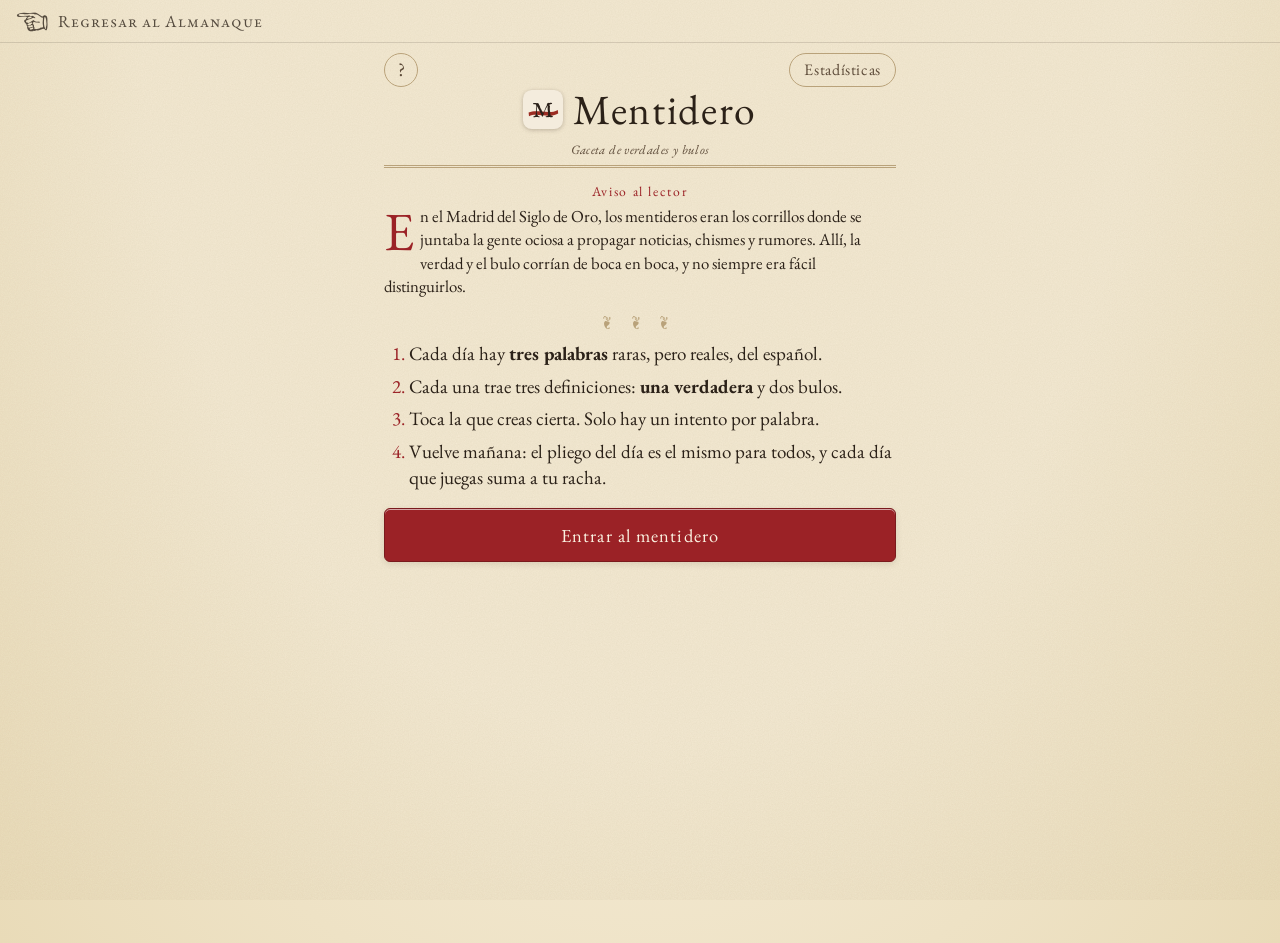
==== index.html @ 885868b7 "Portada de 1,5 s y fundido de 0,5 s, como en Otrora Co-Authored-By: Claude Opus 5.5 <noreply@anthrop" ====
<!doctype html>
<html lang="es">
<head>
  <meta charset="utf-8">
  <meta name="viewport" content="width=device-width, initial-scale=1, viewport-fit=cover">
  <title>Mentidero</title>
  <meta name="description" content="Cada día, tres palabras raras del español y tres definiciones. Solo una es verdad.">
  <!-- Vista previa al compartir el enlace (WhatsApp, X, Bluesky…): el icono del juego. -->
  <meta property="og:type" content="website">
  <meta property="og:site_name" content="Almanaque">
  <meta property="og:title" content="Mentidero">
  <meta property="og:description" content="Cada día, tres palabras raras del español y tres definiciones. Solo una es verdad.">
  <meta property="og:url" content="https://joseleking.github.io/Mentidero/">
  <meta property="og:image" content="https://joseleking.github.io/Mentidero/icons/icon-512.png">
  <meta property="og:image:width" content="512">
  <meta property="og:image:height" content="512">
  <meta property="og:image:alt" content="Icono de Mentidero">
  <meta name="twitter:card" content="summary">
  <meta name="theme-color" content="#f3e9d2">
  <script>
    // Modo claro u oscuro: el que se elija en Almanaque, común a todos los juegos. Sin elegir, claro.
    try {
      if (localStorage.getItem('almanaque:tema') === 'dark') {
        document.documentElement.dataset.theme = 'dark';
        document.querySelector('meta[name="theme-color"]').content = '#1c1712';
      }
    } catch (e) {}
  </script>
  <link rel="icon" href="icons/icon.svg" type="image/svg+xml">
  <link rel="icon" href="icons/favicon-32.png" type="image/png" sizes="32x32">
  <link rel="apple-touch-icon" href="icons/apple-touch-icon.png">
  <meta name="apple-mobile-web-app-title" content="Mentidero">
  <link rel="preconnect" href="https://fonts.googleapis.com">
  <link rel="preconnect" href="https://fonts.gstatic.com" crossorigin>
  <link href="https://fonts.googleapis.com/css2?family=EB+Garamond:ital,wght@0,400;0,500;0,600;1,400&family=IM+Fell+English+SC&display=swap" rel="stylesheet">
  <link rel="stylesheet" href="styles.css?v=7">
</head>
<body>
  <div id="portada" aria-hidden="true"><svg class="portada__logo" aria-hidden="true" xmlns="http://www.w3.org/2000/svg" viewBox="0 0 200 200"><rect x="0" y="0" width="200" height="200" rx="44" fill="#F4ECDD"/><path class="portada__trazo" d="M28 116 C70 96 132 128 174 102 L176 120 C132 148 70 114 30 134 Z" fill="#9B2C22"/><path class="portada__m" d="M51.45 137.37Q51.45 136.49 51.61 136.22Q51.78 135.94 52.27 135.56Q53.15 134.96 54.46 134.3Q55.78 133.64 57.15 132.99Q58.52 132.33 59.78 131.73Q61.04 131.12 61.86 130.63Q63.06 128.49 63.56 126.08Q64.05 123.67 64.05 121.15V119.56Q64.05 119.12 64.05 118.68Q64.05 118.24 64.11 117.81Q64.16 117.7 64.22 117.42Q64.27 117.15 64.33 116.82Q64.38 116.49 64.41 116.19Q64.43 115.89 64.43 115.72L65.09 114.63L65.15 112.6Q65.15 112.33 65.07 111.97Q64.98 111.61 64.43 110.9L65.37 107.89Q65.37 107.45 65.28 107.17Q65.2 106.9 65.09 106.63Q64.98 106.52 64.87 106.19Q64.76 105.86 64.76 105.53V104.49L65.37 100.22L64.76 96.49Q64.76 95.23 65.34 93.97Q65.91 92.71 65.91 91.5L65.64 89.37Q65.64 88.49 65.83 87.5Q66.02 86.52 66.27 85.5Q66.52 84.49 66.74 83.42Q66.96 82.35 66.96 81.31Q66.74 80.98 66.3 80.43Q65.86 79.88 65.64 79.45Q65.64 78.73 65.5 77.64Q65.37 76.54 64.96 75.53Q64.54 74.51 63.86 73.8Q63.17 73.09 62.13 73.09L57.59 73.47H56.43Q55.28 73.31 54.27 73.14Q53.26 72.98 52.46 72.62Q51.67 72.27 51.2 71.61Q50.74 70.95 50.74 69.75Q50.74 68.76 50.84 68.27Q50.95 67.77 51.28 67.55Q51.61 67.34 52.19 67.25Q52.76 67.17 53.69 67.01L55.01 66.46H56.82Q60.54 66.46 63.94 66.92Q67.34 67.39 70.96 67.39Q71.83 67.39 72.46 67.2Q73.09 67.01 73.81 67.01Q76.76 68.16 78.27 70.02Q79.78 71.88 80.55 74.9L80.6 75.56Q80.77 76.65 80.93 77.31Q81.09 77.97 81.45 78.46Q81.81 78.95 82.46 79.42Q83.12 79.88 84.33 80.49L84.22 81.64Q84.22 82.46 84.41 83.25Q84.6 84.05 84.9 84.84Q85.2 85.64 85.48 86.46Q85.75 87.28 85.92 88.27Q85.92 88.43 85.97 88.84Q86.03 89.26 86.11 89.69Q86.19 90.13 86.25 90.52Q86.3 90.9 86.3 91.01Q86.63 91.83 87.26 92.84Q87.89 93.86 88.55 94.9Q89.2 95.94 89.86 96.98Q90.52 98.02 90.96 98.85Q92.38 101.86 93.7 104.93Q95.01 108 96.27 111.12L97.86 113.75Q98.19 114.35 98.36 115.04Q98.52 115.72 98.77 116.27Q99.01 116.82 99.4 117.18Q99.78 117.53 100.55 117.53Q101.37 117.53 101.7 117.37Q102.03 117.2 102.14 116.82Q102.25 116.44 102.3 115.92Q102.36 115.39 102.63 114.63Q102.63 114.52 103.15 114.19Q103.67 113.86 103.78 113.75Q104.82 112.38 105.53 110.82Q106.25 109.26 106.82 107.59Q107.4 105.91 107.89 104.22Q108.38 102.52 108.99 100.87Q108.99 100.82 109.23 100.27Q109.48 99.72 109.78 99.04Q110.08 98.35 110.38 97.69Q110.69 97.04 110.8 96.76Q111.62 94.68 112.14 92.93Q112.66 91.17 113.54 89.31L113.92 88.27Q115.02 86.19 116.25 83.91Q117.48 81.64 118.91 80.21Q118.91 79.34 118.77 78.95Q118.63 78.57 118.63 78.3Q118.63 78.02 118.74 77.45Q118.85 76.87 119.02 76.24Q119.18 75.61 119.29 75.09Q119.4 74.57 119.4 74.4Q119.51 74.19 119.65 73.53Q119.78 72.87 119.78 72.6L120.93 71.39Q120.93 71.23 120.99 70.82Q121.04 70.4 121.07 69.99Q121.1 69.58 121.15 69.25Q121.21 68.92 121.21 68.82Q121.54 68.1 122.33 67.53Q123.13 66.95 124.08 66.6Q125.04 66.24 125.98 66.05Q126.91 65.86 127.56 65.86Q128.66 65.86 129.76 66.46Q130.91 66.84 132.11 66.84L137.04 65.86Q139.02 65.86 140.52 65.94Q142.03 66.02 144.11 66.46Q145.76 66.73 145.76 68.27Q145.76 69.69 144.77 70.49Q143.78 71.28 142.31 71.8Q140.83 72.32 139.13 72.68Q137.43 73.03 135.95 73.5Q134.47 73.97 133.48 74.71Q132.5 75.45 132.5 76.71Q132.5 77.86 132.88 78.93Q133.26 79.99 133.73 81.09Q134.2 82.19 134.58 83.31Q134.96 84.43 134.96 85.58L134.09 90.74V101.7Q134.36 102.13 134.36 102.85L134.58 108.71L135.78 110.79V114.3Q135.78 114.41 135.81 114.82Q135.84 115.23 135.89 115.72Q135.95 116.22 136 116.66Q136.06 117.09 136.06 117.26Q136.17 118.13 136.33 119.81Q136.5 121.48 136.74 123.34Q136.99 125.2 137.35 126.9Q137.7 128.6 138.25 129.48Q138.85 130.52 139.89 131.04Q140.94 131.56 142.17 131.89Q143.4 132.22 144.66 132.44Q145.92 132.66 146.94 133.07Q147.95 133.48 148.61 134.19Q149.26 134.9 149.26 136.22Q149.26 137.31 148.72 137.92Q148.17 138.52 147.35 138.85Q146.52 139.18 145.59 139.26Q144.66 139.34 143.95 139.34H141.1Q139.95 139.34 138.66 139.29Q137.37 139.23 136.22 139.12Q135.07 139.01 134.2 138.88Q133.32 138.74 132.93 138.52Q132.77 138.41 131.84 138.41H130.8L124.88 139.34L119.78 138.79Q119.56 138.79 119.15 139.01Q118.74 139.23 118.63 139.34Q117.65 139.34 116.66 139.18Q115.67 139.01 114.88 138.63Q114.08 138.25 113.56 137.62Q113.04 136.99 113.04 136.05Q113.04 134.85 114.63 134.41Q115.29 134.36 115.89 134.3Q116.49 134.25 117.21 134.25Q119.23 134.25 121.07 133.89Q122.91 133.53 124.11 131.94Q124.17 131.67 124.28 131.45Q124.33 131.29 124.39 131.12Q124.44 130.96 124.44 130.9Q124.44 130.79 124.52 130.63Q124.61 130.46 124.71 130.25L125.1 128.93Q125.43 127.67 125.54 126.41Q125.65 125.15 125.65 123.89Q125.65 122.3 125.51 120.79Q125.37 119.29 125.1 117.64L124.99 117.15Q124.88 116.82 124.88 116.3Q124.88 115.78 124.88 115.18Q124.88 114.35 124.88 113.39Q124.88 112.44 124.8 111.59Q124.71 110.74 124.55 110.05Q124.39 109.37 124.11 109.04Q124.22 108.76 124.22 108.63Q124.22 108.49 124.22 108.27V107.39L123.02 98.41L123.29 91.78Q123.29 91.28 123.24 90.49Q123.18 89.69 123.15 88.9Q123.13 88.1 123.07 87.53Q123.02 86.95 123.02 86.95Q123.02 86.46 122.99 85.53Q122.96 84.6 122.8 83.67Q122.63 82.73 122.25 82.02Q121.87 81.31 121.21 81.31Q120.99 81.31 120.8 81.42Q120.6 81.53 120.6 81.64L119.78 85.42Q119.02 85.75 118.88 86.52Q118.74 87.28 118.74 88.16Q118.74 88.6 118.74 89.01Q118.74 89.42 118.63 89.75Q117.76 91.34 116.63 92.63Q115.51 93.91 114.63 95.34Q114.36 95.61 114.14 96.3Q113.92 96.98 113.7 97.78Q113.48 98.57 113.32 99.26Q113.15 99.94 113.04 100.27Q112.33 102.19 111.4 104.11Q110.47 106.02 109.37 107.89L108.99 108.71Q108.88 108.82 108.82 109.56Q108.77 110.3 108.66 110.52Q108.49 110.63 108.19 110.9Q107.89 111.18 107.56 111.5Q107.23 111.83 106.96 112.13Q106.69 112.44 106.52 112.55L105.75 116.49Q105.59 117.26 105.21 117.92Q104.82 118.57 104.41 119.2Q104 119.83 103.62 120.46Q103.23 121.09 103.01 121.81Q103.01 121.92 102.96 122.35Q102.9 122.79 102.82 123.34Q102.74 123.89 102.69 124.38Q102.63 124.88 102.63 125.04Q102.63 125.2 102.44 126.11Q102.25 127.01 101.97 128.05Q101.7 129.09 101.45 129.94Q101.21 130.79 101.1 130.9L99.78 132.44Q99.67 132.6 99.67 133.48Q99.67 133.92 99.62 134.49Q99.56 135.07 99.34 135.56Q99.12 136.05 98.77 136.38Q98.41 136.71 97.86 136.71Q97.37 136.71 96.85 136.33Q96.33 135.94 95.81 135.34Q95.29 134.74 94.82 134.08Q94.36 133.42 93.97 132.82Q93.97 132.71 93.75 132.41Q93.53 132.11 93.53 131.94Q92.49 130.19 92.16 128.22Q91.83 126.25 91.23 124.16Q91.12 123.67 90.55 122.57Q89.97 121.48 89.26 120.24Q88.55 119.01 87.89 117.86Q87.23 116.71 86.9 116.05Q85.64 113.59 84.33 111.12Q83.01 108.65 81.75 106.19L80.55 102.35Q78.96 98.79 77.2 95.69Q75.45 92.6 73.7 89.31Q73.59 89.09 73.31 88.71Q73.04 88.32 72.93 88.27L71.72 86.95Q71.56 86.63 71.53 86.24Q71.5 85.86 71.45 85.53Q71.39 85.2 71.18 84.98Q70.96 84.76 70.41 84.76Q70.13 84.76 70.05 84.82Q69.97 84.87 69.81 85.15L69.15 91.5V94.13Q69.15 96 69.15 97.78Q69.15 99.56 69.26 101.42Q69.42 104.98 69.42 108.71Q69.48 108.87 69.59 109.2Q69.7 109.48 69.81 109.94Q69.91 110.41 70.08 111.12L69.64 112.22Q69.64 113.15 69.39 113.83Q69.15 114.52 69.15 115.94V116.87L70.19 118.9Q70.3 119.12 70.3 119.4Q70.3 119.67 70.3 120V121.81Q70.3 123.23 70.41 124.6Q70.52 125.97 71.23 126.85L75.5 131.67Q75.5 132.77 76.05 133.31Q76.6 133.86 77.42 134.19Q78.24 134.52 79.2 134.68Q80.16 134.85 80.98 135.15Q81.81 135.45 82.35 136Q82.9 136.55 82.9 137.53Q82.9 137.7 82.88 138Q82.85 138.3 82.77 138.6Q82.68 138.9 82.52 139.12Q82.35 139.34 82.14 139.34H76.93L75.5 138.79H74.19Q72.98 138.79 71.92 138.66Q70.85 138.52 69.78 138.36Q68.71 138.19 67.59 138.05Q66.46 137.92 65.15 137.92Q64.6 137.92 64.05 138.38Q63.5 138.85 62.9 139.07Q61.48 139.18 60 139.45Q58.52 139.73 57.04 139.73Q56.6 139.73 56 139.86Q55.39 140 54.57 140Q54.19 140 53.72 139.95Q53.26 139.89 52.82 139.56Q51.45 139.01 51.45 137.37Z" fill="#2B211A"/></svg><p class="portada__nombre">Mentidero</p></div>
  <div class="sheet">
    <header class="masthead">
      <button class="icon-btn" id="btn-help" type="button" aria-label="Cómo se juega">?</button>
      <div class="masthead__title">
        <h1><img class="masthead__logo" src="icons/icon.svg" width="36" height="36" alt="">Mentidero</h1>
        <p class="masthead__sub" id="masthead-sub">Gaceta de verdades y bulos</p>
      </div>
      <button class="text-btn" id="btn-stats" type="button">Estadísticas</button>
    </header>

    <main id="app" aria-live="polite">
      <p class="loading">Componiendo el pliego…</p>
    </main>
  </div>

  <dialog class="modal" id="modal" aria-labelledby="modal-title">
    <div class="modal__body" id="modal-body"></div>
    <button class="btn btn--ghost modal__close" id="modal-close" type="button">Cerrar</button>
  </dialog>

  <div class="toast" id="toast" role="status" aria-live="polite"></div>

  <script src="volver-almanaque.js?v=5" defer></script>
  <script src="app.js?v=9"></script>
</body>
</html>
---- styles.css ----
/* ==========================================================================
   Mentidero — papel antiguo, tinta y lacre
   ========================================================================== */

:root {
  --paper: #f3e9d2;
  --paper-deep: #e9dbb8;
  --card: #f8f0dc;
  --ink: #2b2118;
  --ink-soft: #5e4c3a;
  --ink-faint: #8a7660;
  --rule: #b9a27a;
  --lacre: #9b2226;
  --lacre-deep: #7a1a1d;
  --lacre-tint: rgba(155, 34, 38, 0.09);
  --on-lacre: #fbf3e2;
  --shadow: 0 1px 0 rgba(255, 255, 255, 0.6) inset, 0 2px 6px rgba(60, 40, 20, 0.12);
  --grain-opacity: 0.18;

  --font-body: "EB Garamond", Garamond, "Times New Roman", serif;
  --font-display: "IM Fell English SC", "EB Garamond", Georgia, serif;

  --radius: 6px;
  --gutter: 16px;

  color-scheme: light;
}

:root[data-theme="dark"] {
  --paper: #1c1712;
  --paper-deep: #15110d;
  --card: #262019;
  --ink: #ece1c9;
  --ink-soft: #c2b196;
  --ink-faint: #8f7f68;
  --rule: #5b4a35;
  --lacre: #d65a5f;
  --lacre-deep: #b8434a;
  --lacre-tint: rgba(214, 90, 95, 0.14);
  --on-lacre: #1c1712;
  --shadow: 0 2px 8px rgba(0, 0, 0, 0.45);
  --grain-opacity: 0.07;
  color-scheme: dark;
}

*,
*::before,
*::after { box-sizing: border-box; }

html { -webkit-text-size-adjust: 100%; }

body {
  margin: 0;
  min-height: 100vh;
  min-height: 100dvh;
  background-color: var(--paper);
  background-image:
    radial-gradient(ellipse at 50% 0%, transparent 55%, var(--paper-deep) 100%);
  color: var(--ink);
  font-family: var(--font-body);
  font-size: 19px;
  line-height: 1.4;
  -webkit-tap-highlight-color: transparent;
}

/* Grano de papel (SVG de ruido en línea) */
body::before {
  content: "";
  position: fixed;
  inset: 0;
  pointer-events: none;
  opacity: var(--grain-opacity);
  background-image: url("data:image/svg+xml,%3Csvg xmlns='http://www.w3.org/2000/svg' width='180' height='180'%3E%3Cfilter id='n'%3E%3CfeTurbulence type='fractalNoise' baseFrequency='0.85' numOctaves='3' stitchTiles='stitch'/%3E%3CfeColorMatrix values='0 0 0 0 0.35 0 0 0 0 0.25 0 0 0 0 0.12 0 0 0 0.55 0'/%3E%3C/filter%3E%3Crect width='100%25' height='100%25' filter='url(%23n)'/%3E%3C/svg%3E");
  z-index: 0;
}

.sheet {
  position: relative;
  z-index: 1;
  max-width: 34rem;
  margin: 0 auto;
  min-height: 100vh;
  min-height: 100dvh;
  padding: calc(env(safe-area-inset-top) + 10px) var(--gutter) calc(env(safe-area-inset-bottom) + 16px);
  display: flex;
  flex-direction: column;
}

/* ---------- Cabecera tipo gaceta ---------- */

.masthead {
  display: grid;
  grid-template-columns: auto 1fr auto;
  grid-template-areas:
    "help . stats"
    "title title title";
  align-items: center;
  padding-bottom: 6px;
  border-bottom: 3px double var(--rule);
}

.masthead__title { grid-area: title; text-align: center; margin-top: 2px; }
#btn-help { grid-area: help; }
#btn-stats { grid-area: stats; }

.masthead h1 {
  margin: 0;
  font-family: var(--font-display);
  font-weight: 400;
  font-size: clamp(2rem, 9vw, 2.6rem);
  letter-spacing: 0.04em;
  line-height: 1;
  display: inline-flex;
  align-items: center;
  gap: 0.25em;
}

.masthead__logo {
  width: 0.95em;
  height: 0.95em;
  filter: drop-shadow(0 1px 2px rgba(40, 25, 10, 0.25));
}

.masthead__sub {
  margin: 4px 0 0;
  font-size: 0.8rem;
  font-style: italic;
  color: var(--ink-soft);
  letter-spacing: 0.03em;
}

.icon-btn {
  width: 34px;
  height: 34px;
  border-radius: 50%;
  border: 1px solid var(--rule);
  background: transparent;
  color: var(--ink-soft);
  font-family: var(--font-display);
  font-size: 1.2rem;
  cursor: pointer;
  display: grid;
  place-items: center;
}
.icon-btn:hover { color: var(--lacre); border-color: var(--lacre); }

.text-btn {
  height: 34px;
  padding: 0 14px;
  border-radius: 999px;
  border: 1px solid var(--rule);
  background: transparent;
  color: var(--ink-soft);
  font-family: var(--font-display);
  font-size: 1rem;
  letter-spacing: 0.04em;
  cursor: pointer;
}
.text-btn:hover { color: var(--lacre); border-color: var(--lacre); }

main {
  flex: 1;
  display: flex;
  flex-direction: column;
  padding-top: 14px;
}

.loading,
.screen--center {
  margin: auto 0;
  text-align: center;
}

.loading { font-style: italic; color: var(--ink-soft); }

/* ---------- Tipografía común ---------- */

.kicker {
  font-family: var(--font-display);
  font-size: 0.85rem;
  letter-spacing: 0.12em;
  color: var(--lacre);
  margin: 0 0 4px;
  text-align: center;
}

.lead { font-size: 1.05rem; margin: 0 0 12px; }

.lead::first-letter {
  font-family: var(--font-display);
  float: left;
  font-size: 3.2em;
  line-height: 0.82;
  padding: 4px 6px 0 0;
  color: var(--lacre);
}

.fleuron {
  text-align: center;
  color: var(--rule);
  letter-spacing: 0.6em;
  margin: 10px 0;
  font-size: 0.9rem;
}

.steps {
  margin: 0 0 16px;
  padding-left: 1.3em;
}
.steps li { margin-bottom: 6px; }
.steps li::marker { color: var(--lacre); font-family: var(--font-display); }

/* ---------- Botones ---------- */

.btn {
  display: block;
  width: 100%;
  min-height: 54px;
  padding: 12px 18px;
  border-radius: var(--radius);
  border: 1px solid var(--lacre-deep);
  background: var(--lacre);
  color: var(--on-lacre);
  font-family: var(--font-display);
  font-size: 1.15rem;
  letter-spacing: 0.06em;
  cursor: pointer;
  box-shadow: var(--shadow);
  transition: transform 0.1s ease, background-color 0.2s ease;
}
.btn:hover { background: var(--lacre-deep); }
.btn:active { transform: translateY(1px); }
.btn--ghost {
  background: transparent;
  color: var(--ink);
  border-color: var(--rule);
  box-shadow: none;
}
.btn--ghost:hover { background: var(--lacre-tint); }
.btn--enlace {
  display: flex;
  align-items: center;
  justify-content: center;
  text-decoration: none;
}

.btn:focus-visible,
.icon-btn:focus-visible,
.text-btn:focus-visible,
.option:focus-visible {
  outline: 2px solid var(--lacre);
  outline-offset: 2px;
}

/* ---------- Pantalla de juego ---------- */

.progress {
  display: flex;
  justify-content: center;
  gap: 10px;
  margin-bottom: 10px;
}
.progress span {
  width: 11px;
  height: 11px;
  border-radius: 50%;
  border: 1px solid var(--rule);
}
.progress .is-current { border-color: var(--lacre); background: var(--lacre-tint); }
.progress .is-right { background: var(--lacre); border-color: var(--lacre); }
.progress .is-wrong { background: var(--ink-faint); border-color: var(--ink-faint); }

.word {
  text-align: center;
  margin: 4px 0 2px;
}
.word h2 {
  margin: 0;
  font-family: var(--font-display);
  font-weight: 400;
  font-size: clamp(2.1rem, 11vw, 3rem);
  line-height: 1.05;
  overflow-wrap: anywhere;
}
.word__cat {
  margin: 2px 0 0;
  font-style: italic;
  font-size: 0.88rem;
  color: var(--ink-faint);
}

.prompt {
  text-align: center;
  margin: 10px 0 12px;
  color: var(--ink-soft);
  font-size: 1rem;
}

.options {
  display: flex;
  flex-direction: column;
  gap: 10px;
  margin: 0;
  padding: 0;
  list-style: none;
}

.option {
  position: relative;
  display: flex;
  gap: 12px;
  align-items: baseline;
  width: 100%;
  min-height: 64px;
  padding: 12px 14px;
  text-align: left;
  font: inherit;
  font-size: 1.02rem;
  line-height: 1.3;
  color: var(--ink);
  background: var(--card);
  border: 1px solid var(--rule);
  border-radius: var(--radius);
  box-shadow: var(--shadow);
  cursor: pointer;
  transition: border-color 0.25s ease, background-color 0.35s ease, color 0.35s ease, opacity 0.35s ease, transform 0.1s ease;
}
.option:hover:not(:disabled) { border-color: var(--lacre); }
.option:active:not(:disabled) { transform: translateY(1px); }
.option:disabled { cursor: default; }

.option__letter {
  flex: none;
  font-family: var(--font-display);
  color: var(--lacre);
  font-size: 1.1rem;
}

.option__text { flex: 1; }

/* La falsa se tacha con un trazo de tinta que sigue cada línea */
.option__ink {
  background-image: linear-gradient(var(--ink), var(--ink));
  background-repeat: no-repeat;
  background-position: 0 58%;
  background-size: 0% 1.6px;
  -webkit-box-decoration-break: clone;
  box-decoration-break: clone;
}

.option.is-false { color: var(--ink-faint); opacity: 0.8; }
.option.is-false .option__ink {
  animation: strike 0.5s cubic-bezier(.6, .1, .3, 1) forwards;
  animation-delay: var(--delay, 0s);
}
.option.is-false.is-chosen {
  border-color: var(--ink-soft);
  border-style: dashed;
  opacity: 1;
}

/* La verdadera se destaca con lacre */
.option.is-true {
  border-color: var(--lacre);
  background: var(--lacre-tint);
  animation: reveal 0.6s ease 0.35s both;
}
.option.is-true::after {
  content: "Verdad";
  position: absolute;
  top: -11px;
  right: 10px;
  padding: 1px 10px;
  border-radius: 999px;
  background: var(--lacre);
  color: var(--on-lacre);
  font-family: var(--font-display);
  font-size: 0.78rem;
  letter-spacing: 0.08em;
  animation: seal 0.45s cubic-bezier(.2, 1.6, .4, 1) 0.55s both;
}

@keyframes strike { to { background-size: 100% 1.6px; } }
@keyframes reveal {
  0% { box-shadow: 0 0 0 0 var(--lacre-tint); }
  50% { box-shadow: 0 0 0 7px var(--lacre-tint); }
  100% { box-shadow: var(--shadow); }
}
@keyframes seal {
  from { transform: scale(0) rotate(-20deg); opacity: 0; }
  to { transform: scale(1) rotate(-3deg); opacity: 1; }
}

/* ---------- Revelación ---------- */

.verdict {
  margin: 16px 0 6px;
  text-align: center;
  font-family: var(--font-display);
  font-size: 1.3rem;
  animation: fade-up 0.4s ease 0.5s both;
}
.verdict--right { color: var(--lacre); }

.curio {
  margin: 0 0 14px;
  padding: 10px 14px;
  border-left: 3px solid var(--lacre);
  background: var(--lacre-tint);
  font-size: 0.98rem;
  animation: fade-up 0.4s ease 0.65s both;
}
.curio strong {
  font-family: var(--font-display);
  font-weight: 400;
  color: var(--lacre);
  letter-spacing: 0.05em;
}

.reveal-actions { animation: fade-up 0.4s ease 0.8s both; }

@keyframes fade-up {
  from { opacity: 0; transform: translateY(6px); }
  to { opacity: 1; transform: none; }
}

/* ---------- Resumen ---------- */

.score {
  text-align: center;
  margin: 6px 0 8px;
}
.score__big {
  font-family: var(--font-display);
  font-size: 3.4rem;
  line-height: 1;
  color: var(--lacre);
}
.score__emoji {
  font-size: 1.8rem;
  letter-spacing: 0.2em;
  margin: 6px 0 0;
}
.score__phrase {
  margin: 6px 0 0;
  font-style: italic;
  color: var(--ink-soft);
}

.recap {
  list-style: none;
  margin: 10px 0 14px;
  padding: 0;
  border-top: 1px solid var(--rule);
}
.recap li {
  padding: 7px 0;
  border-bottom: 1px solid var(--rule);
  font-size: 0.95rem;
  line-height: 1.3;
}
.recap b {
  font-family: var(--font-display);
  font-weight: 400;
  font-size: 1.05rem;
}
.recap .mark { color: var(--lacre); }
.recap .mark--wrong { color: var(--ink-faint); }

.stats {
  display: grid;
  grid-template-columns: repeat(4, 1fr);
  gap: 6px;
  margin: 0 0 14px;
  text-align: center;
}
.stats div {
  padding: 6px 2px;
  border: 1px solid var(--rule);
  border-radius: var(--radius);
}
.stats b {
  display: block;
  font-family: var(--font-display);
  font-weight: 400;
  font-size: 1.6rem;
  line-height: 1.1;
}
.stats span {
  display: block;
  font-size: 0.72rem;
  color: var(--ink-soft);
  line-height: 1.15;
}

.countdown {
  text-align: center;
  margin: 14px 0 0;
  color: var(--ink-soft);
  font-size: 0.95rem;
}
.countdown time {
  display: block;
  font-family: var(--font-display);
  font-size: 1.7rem;
  color: var(--ink);
  font-variant-numeric: tabular-nums;
  letter-spacing: 0.06em;
}

.stack { display: grid; gap: 10px; }

.colophon {
  margin-top: auto;
  padding-top: 16px;
  text-align: center;
  font-size: 0.78rem;
  color: var(--ink-faint);
  font-style: italic;
}

/* ---------- Modal ---------- */

.modal {
  width: min(32rem, calc(100vw - 2 * var(--gutter)));
  max-height: calc(100dvh - 40px);
  padding: 20px 18px 16px;
  border: 1px solid var(--rule);
  border-radius: var(--radius);
  background: var(--paper);
  color: var(--ink);
  box-shadow: 0 12px 40px rgba(0, 0, 0, 0.35);
}
.modal::backdrop { background: rgba(25, 18, 10, 0.55); }
.modal h2 {
  margin: 0 0 10px;
  text-align: center;
  font-family: var(--font-display);
  font-weight: 400;
  font-size: 1.6rem;
}
.modal__close { margin-top: 8px; min-height: 46px; }
.modal .fleuron { margin: 6px 0; }

/* ---------- Aviso flotante ---------- */

.toast {
  position: fixed;
  left: 50%;
  bottom: calc(env(safe-area-inset-bottom) + 24px);
  transform: translate(-50%, 20px);
  padding: 10px 18px;
  border-radius: 999px;
  background: var(--ink);
  color: var(--paper);
  font-size: 0.95rem;
  opacity: 0;
  pointer-events: none;
  transition: opacity 0.25s ease, transform 0.25s ease;
  z-index: 10;
  max-width: calc(100vw - 2 * var(--gutter));
  text-align: center;
}
.toast.is-visible { opacity: 1; transform: translate(-50%, 0); }

/* ---------- Portada: el logo se ve un instante al abrir ---------- */

#portada {
  position: fixed;
  inset: 0;
  z-index: 20;
  display: grid;
  place-items: center;
  align-content: center;
  gap: 1rem;
  background: var(--paper);
  transition: opacity 0.5s ease, visibility 0.5s ease;
}
#portada.oculta { opacity: 0; visibility: hidden; }

.portada__logo {
  width: 8rem;
  height: 8rem;
  filter: drop-shadow(0 3px 8px rgba(40, 25, 10, 0.22));
  animation: asomar 0.4s ease-out both;
}

/* La pincelada de lacre se pinta de izquierda a derecha y luego se posa la «M». */
.portada__trazo {
  clip-path: inset(0 100% 0 0);
  animation: pincelada 0.55s cubic-bezier(.6, .1, .3, 1) 0.2s forwards;
}

.portada__m {
  transform-box: fill-box;
  transform-origin: center;
  animation: asomar 0.4s ease-out 0.6s both;
}

@keyframes pincelada { to { clip-path: inset(0 0 0 0); } }

.portada__nombre {
  margin: 0;
  font-family: var(--font-display);
  font-size: 2.6rem;
  letter-spacing: 0.04em;
  line-height: 1;
  color: var(--ink);
  animation: asomar 0.5s ease-out 0.8s both;
}

@keyframes asomar {
  from { opacity: 0; transform: scale(0.9); }
}

/* ---------- Pantallas cortas ---------- */

@media (max-height: 640px) {
  body { font-size: 17px; }
  .option { min-height: 56px; padding: 9px 12px; }
  .word h2 { font-size: 2rem; }
}

@media (prefers-reduced-motion: reduce) {
  *,
  *::before,
  *::after {
    animation-duration: 0.01ms !important;
    animation-delay: 0s !important;
    transition-duration: 0.01ms !important;
  }
}
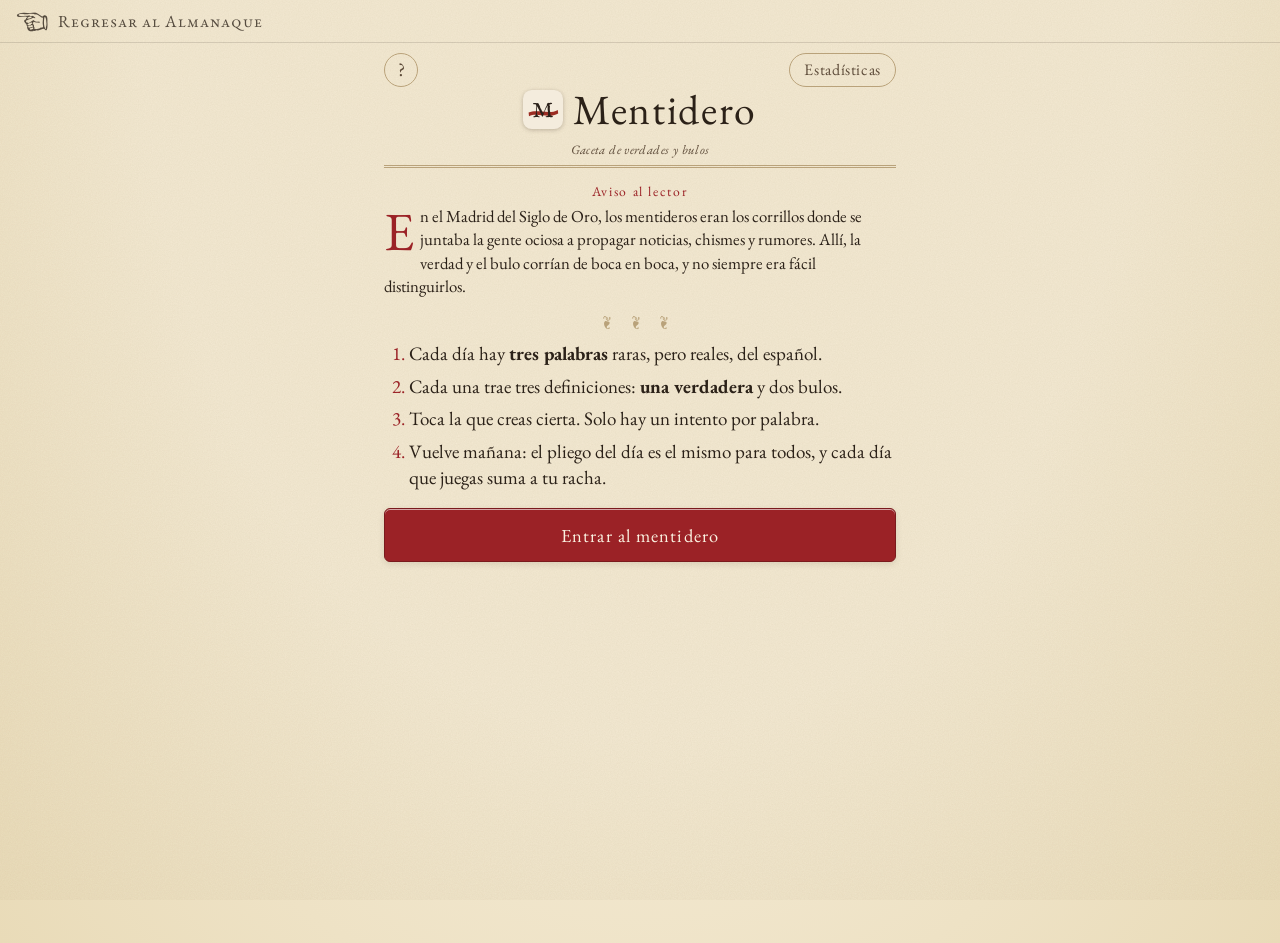
==== commit eaa9580f: "La portada se queda al menos 1,4 s desde que se pinta, para que el logo acabe de animarse en la prim" ====
--- a/index.html
+++ b/index.html
@@ -60,6 +60,6 @@
   <div class="toast" id="toast" role="status" aria-live="polite"></div>
 
   <script src="volver-almanaque.js?v=5" defer></script>
-  <script src="app.js?v=9"></script>
+  <script src="app.js?v=10"></script>
 </body>
 </html>
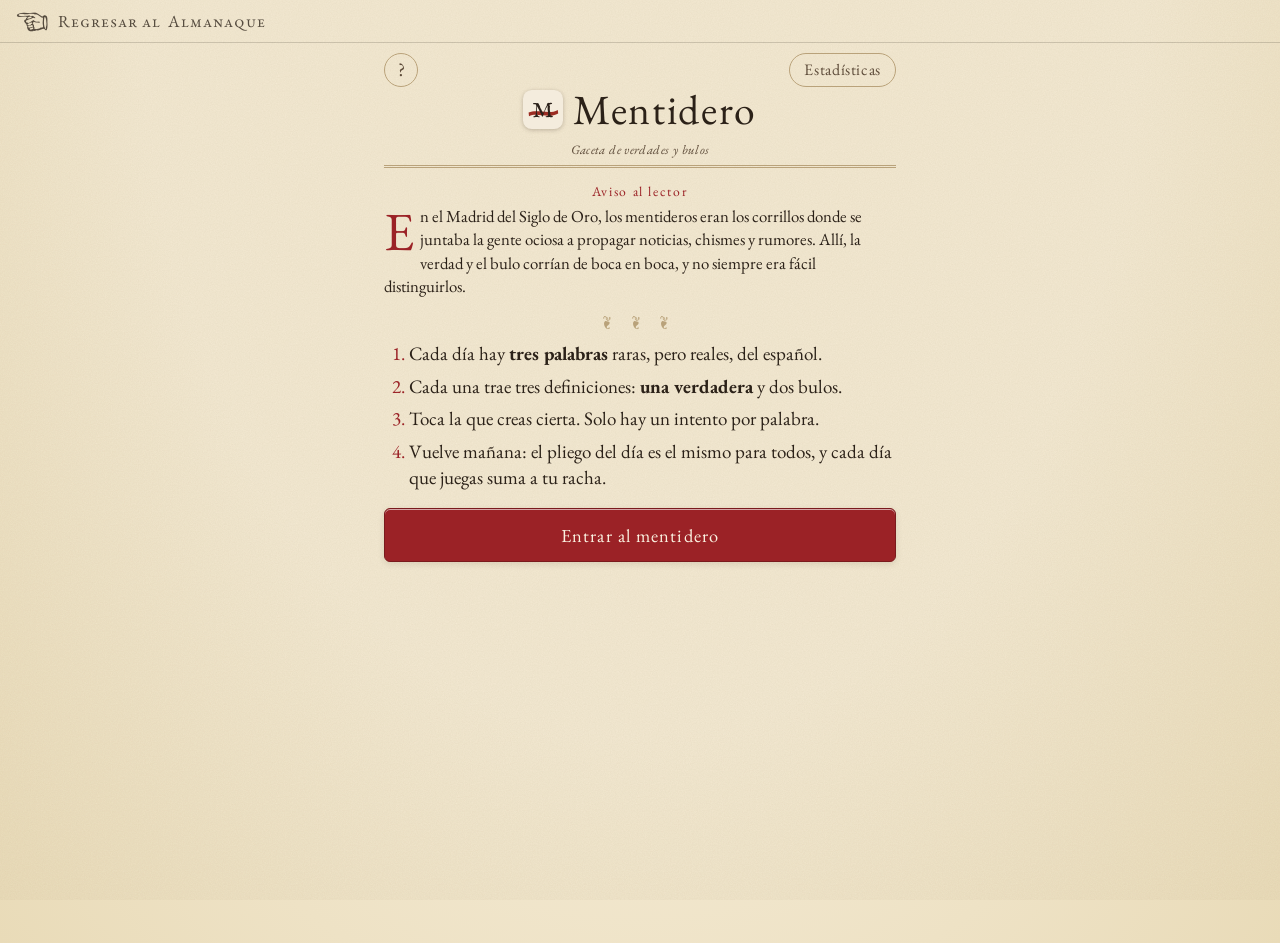
==== commit abb9da6a: "Franja con «Siguiente: … ☞» y botón «Siguiente juego» al terminar (volver-almanaque.js nuevo) Co-Aut" ====
--- a/index.html
+++ b/index.html
@@ -59,7 +59,7 @@
 
   <div class="toast" id="toast" role="status" aria-live="polite"></div>
 
-  <script src="volver-almanaque.js?v=5" defer></script>
+  <script src="volver-almanaque.js?v=6" defer></script>
   <script src="app.js?v=10"></script>
 </body>
 </html>
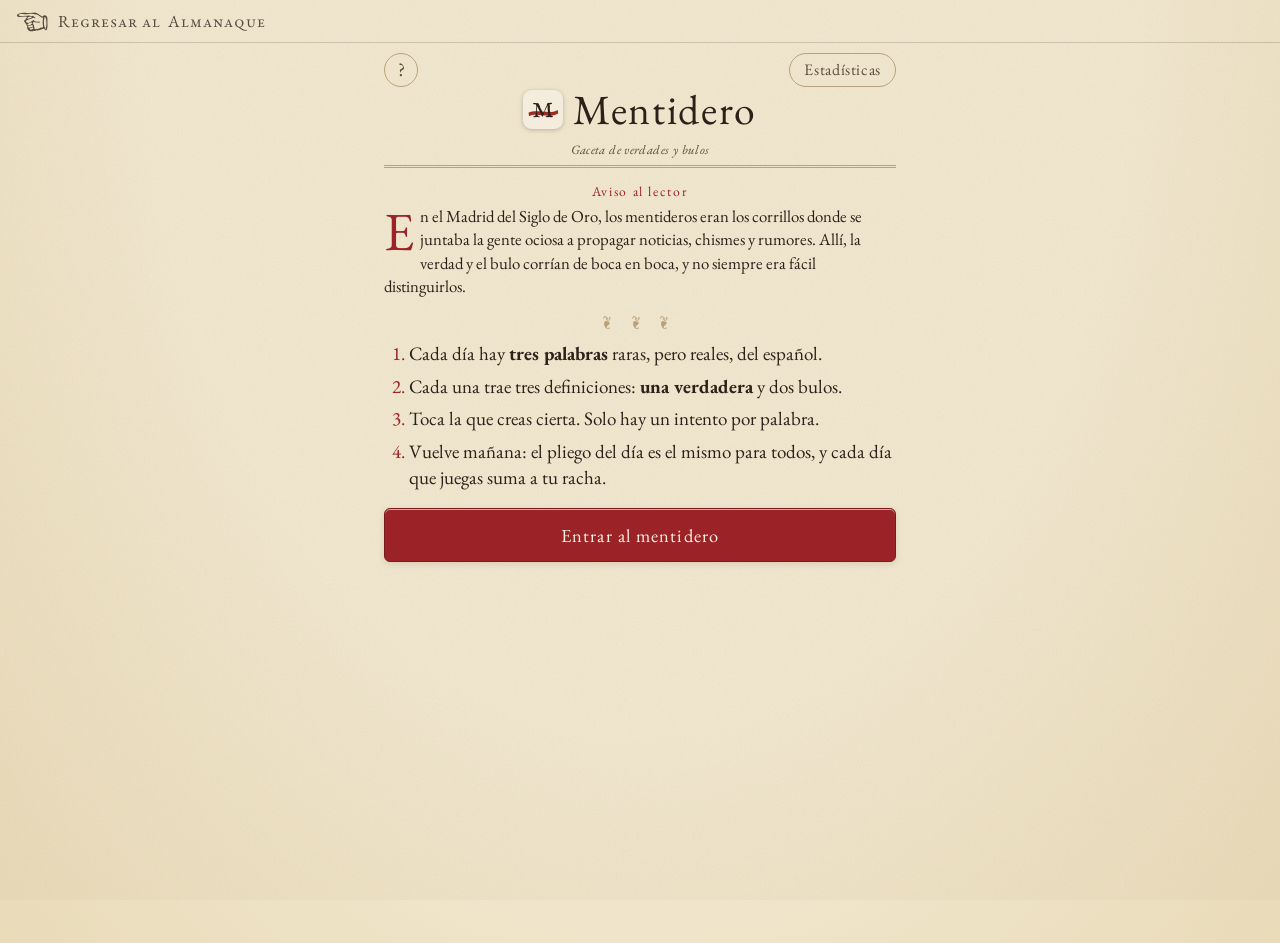
==== commit 2b8907c2: "La franja muestra solo el nombre del siguiente juego, sin «Siguiente:» (volver-almanaque.js nuevo) C" ====
--- a/index.html
+++ b/index.html
@@ -59,7 +59,7 @@
 
   <div class="toast" id="toast" role="status" aria-live="polite"></div>
 
-  <script src="volver-almanaque.js?v=6" defer></script>
+  <script src="volver-almanaque.js?v=8" defer></script>
   <script src="app.js?v=10"></script>
 </body>
 </html>
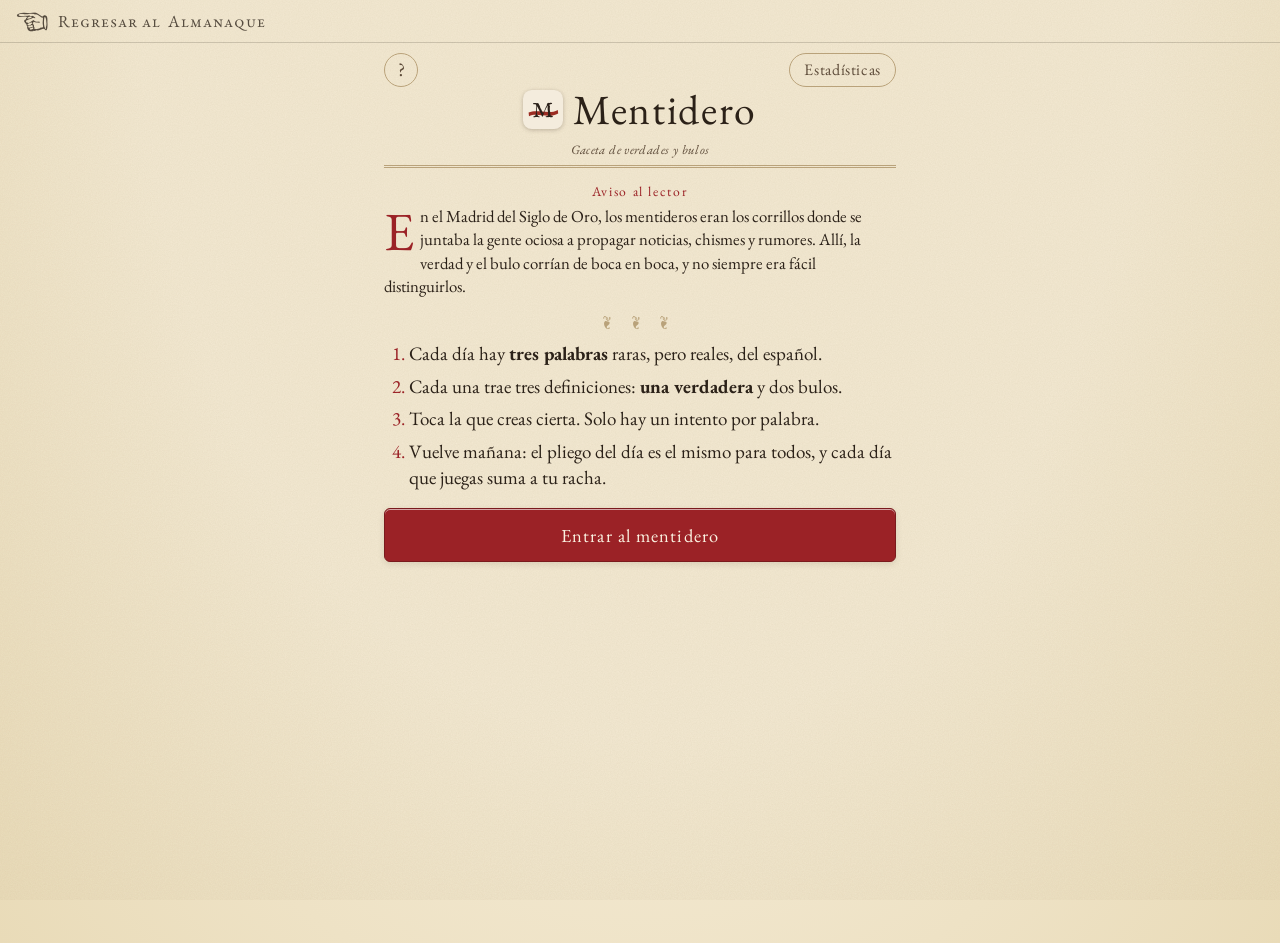
==== commit 54acf044: "Almanaque completo: con todas las hojas hechas, la franja lo dice, cae confeti y se estampa el sello" ====
--- a/index.html
+++ b/index.html
@@ -59,7 +59,7 @@
 
   <div class="toast" id="toast" role="status" aria-live="polite"></div>
 
-  <script src="volver-almanaque.js?v=8" defer></script>
+  <script src="volver-almanaque.js?v=9" defer></script>
   <script src="app.js?v=10"></script>
 </body>
 </html>
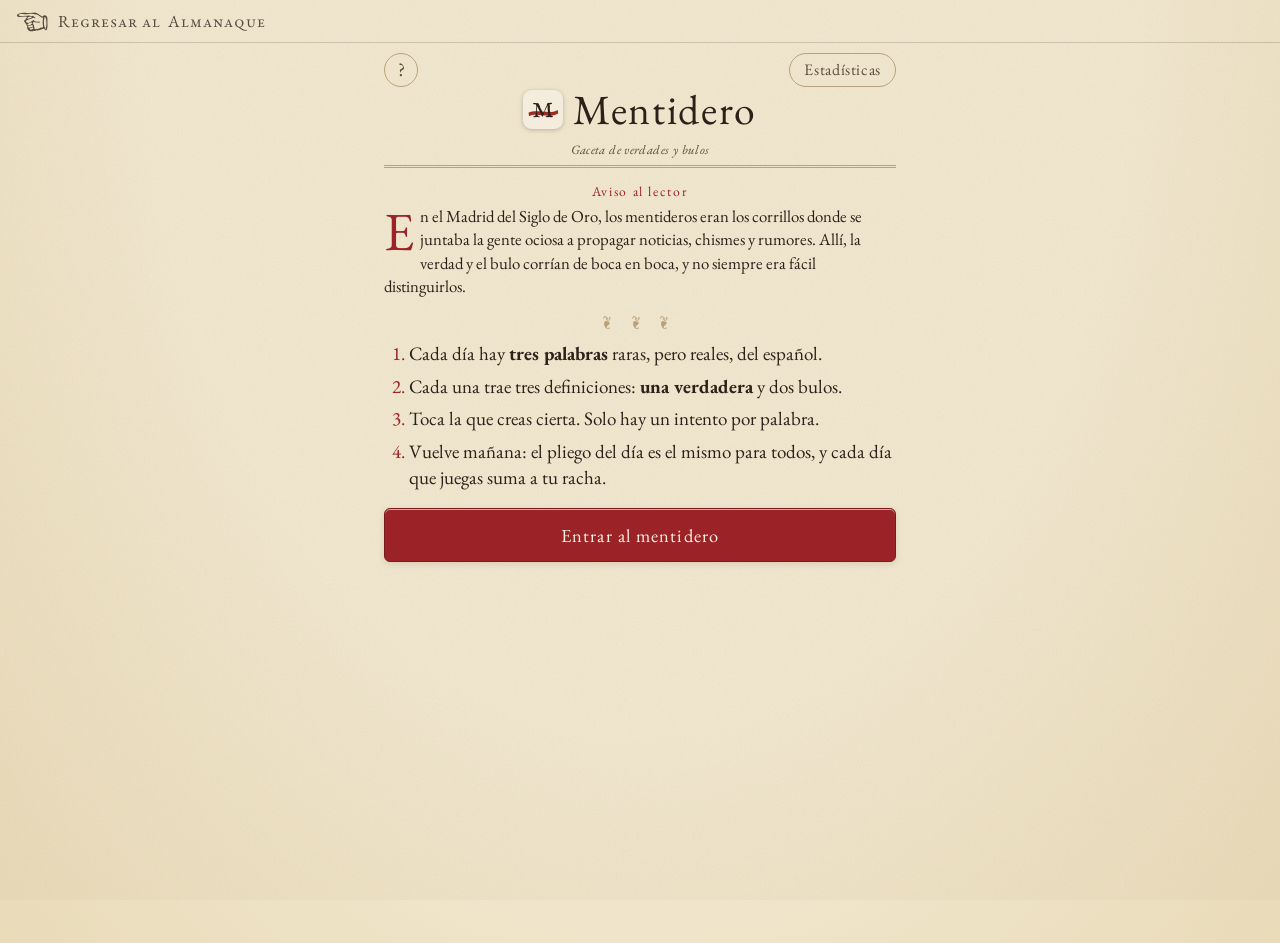
==== commit 5b01ca45: "El sello de almanaque completo sale bajo cada botón de volver y se estampa al verse (volver-almanaqu" ====
--- a/index.html
+++ b/index.html
@@ -59,7 +59,7 @@
 
   <div class="toast" id="toast" role="status" aria-live="polite"></div>
 
-  <script src="volver-almanaque.js?v=9" defer></script>
+  <script src="volver-almanaque.js?v=10" defer></script>
   <script src="app.js?v=10"></script>
 </body>
 </html>
